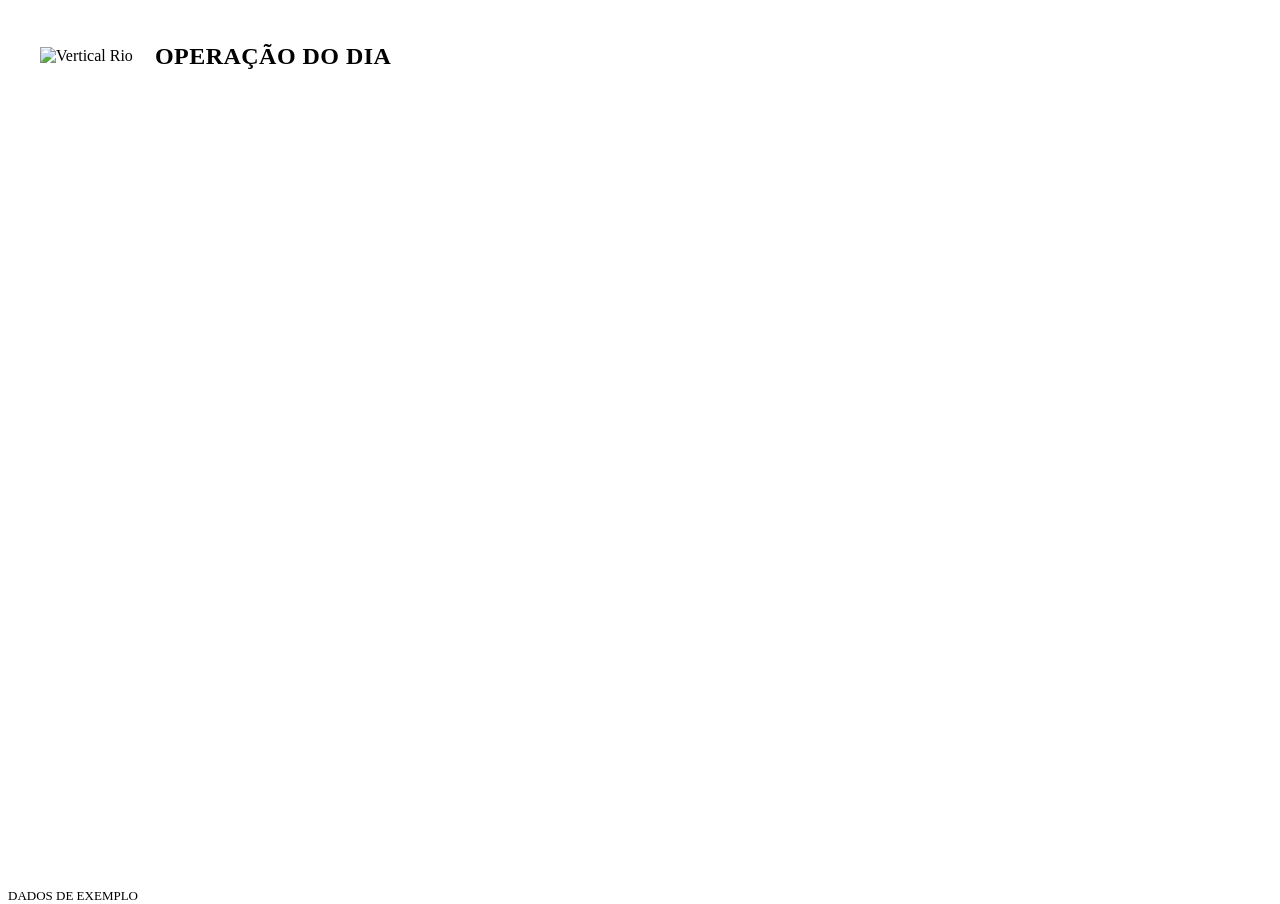
==== ipad_operacao.html @ adbb0ebe "Protótipo inicial do Hub Vertical Rio (dados de exemplo)" ====
<!doctype html><html lang="pt-BR"><head><meta charset="utf-8"><meta name="viewport" content="width=1180,user-scalable=no"><title>Vertical Rio Hub | Operação</title>
<link rel="stylesheet" href="assets/base.css">
<style>
html,body{width:1180px;height:820px}
header{height:96px;display:flex;align-items:center;justify-content:space-between;padding:0 28px;border-bottom:3px solid var(--tinta)}
.placa-logo{padding:0}.placa-logo img{height:44px}
h1{font-size:30px;letter-spacing:3px}.rel{font-size:40px;font-weight:800;font-variant-numeric:tabular-nums}
#lista{height:724px;overflow-y:auto;padding:8px 28px 60px}
.l{display:grid;grid-template-columns:90px 120px 60px 1fr 86px 330px 150px;align-items:center;gap:16px;height:84px;border-bottom:2px solid var(--linha);font-size:30px;font-weight:700}
.bl{width:60px;height:44px;border-radius:8px;box-shadow:inset 0 0 0 2px rgba(0,0,0,.25)}
.rt{font-size:22px;font-weight:500;color:#555}.pax{font-size:24px;color:#555}
.bt{height:68px;border-radius:14px;border:3px solid var(--tinta);font-size:22px;font-weight:800;letter-spacing:1px;color:var(--tinta);cursor:pointer}
.an{height:68px;border-radius:14px;border:3px solid var(--tinta);background:var(--tinta);color:#fff;font-size:20px;font-weight:800;letter-spacing:1px;cursor:pointer}.nota{font-size:18px;color:var(--ok);font-weight:700;grid-column:4/8;margin-top:-10px}
.l.comnota{height:110px}
#dlg{position:fixed;inset:0;background:rgba(35,31,32,.6);display:none;align-items:center;justify-content:center;z-index:50}
#dlg.on{display:flex}
.cx{background:#fff;border-radius:22px;padding:44px;width:760px;text-align:center}
.cx p{font-size:36px;font-weight:800;line-height:1.3;margin-bottom:36px}
.cx .bts{display:flex;gap:24px}.cx button{flex:1;height:96px;border-radius:16px;font-size:32px;font-weight:800;border:3px solid var(--tinta);background:#fff;cursor:pointer}
.cx .sim{background:var(--tinta);color:#fff}
.toast{position:fixed;left:50%;bottom:30px;transform:translateX(-50%);background:var(--ok);color:#fff;font-size:24px;font-weight:800;padding:18px 30px;border-radius:14px;display:none}
.amostra{bottom:8px;font-size:13px}

header{height:96px;border-bottom:none;padding:0 32px}
h1{font-size:24px;font-weight:600;letter-spacing:.02em}.rel{font-size:36px;font-weight:300}
#lista{padding:0 32px 60px}
.l{border-bottom:1px solid #f0f0f3;font-weight:600;font-size:26px}
.bl{border-radius:12px;box-shadow:none}
.bt{border:none;border-radius:16px;font-size:19px;font-weight:600;letter-spacing:.02em;transition:transform .15s,background .3s}
.bt:active,.an:active{transform:scale(.97)}
.an{border:none;border-radius:16px;font-size:17px;font-weight:600;letter-spacing:.06em;background:var(--tinta)}
#dlg{background:rgba(20,20,22,.35);backdrop-filter:blur(6px)}
.cx{border-radius:28px;box-shadow:0 30px 80px rgba(0,0,0,.25);animation:entra .25s ease}
.cx p{font-size:30px;font-weight:600}
.cx button{border:none;background:var(--card);border-radius:16px;font-size:26px;font-weight:600}
.cx .sim{background:var(--tinta)}
.toast{border-radius:999px;font-size:20px;font-weight:600;background:rgba(35,31,32,.92);box-shadow:0 12px 40px rgba(0,0,0,.2)}
.nota{color:#2e7d4f;font-weight:500}

</style></head><body>
<header><div style="display:flex;align-items:center;gap:22px"><div class="placa-logo"><img src="assets/logo_vertical_rio.svg" alt="Vertical Rio"></div><h1>OPERAÇÃO DO DIA</h1></div><div class="rel" id="rel"></div></header>
<div id="lista"></div>
<div id="dlg"><div class="cx"><p id="pq"></p><div class="bts"><button id="nao">Cancelar</button><button class="sim" id="sim">Confirmar</button></div></div></div>
<div class="toast" id="toast"></div>
<div class="amostra">DADOS DE EXEMPLO</div>
<script src="assets/dados.js"></script>
<script>
const ORDEM=STATUS;
const BG={'CHECK-IN ABERTO':'#f0f0f3','BRIEFING DE SEGURANÇA':'#e3eefc','EQUIPANDO':'#fdebdc','EMBARQUE':'#fdf3c4'};
const agora=hm('09:20');
const ov=()=>JSON.parse(localStorage.getItem('vrhub_status')||'{}');
const notas=JSON.parse(localStorage.getItem('vrhub_notas')||'{}');
const st=v=>{const s=ov()[v.voo]||statusDe(v,agora);return s==='DECOLOU'?'EMBARQUE':s};
document.getElementById('rel').textContent=fmtHM(agora);
let pend=null;
function render(){document.getElementById('lista').innerHTML=VOOS.map(v=>{const s=st(v);return `<div class="l ${notas[v.voo]?'comnota':''}"><span>${v.hora}</span><span>${v.voo.replace('VR','VR ')}</span><span class="bl" style="background:${PULSEIRAS[v.pulseira]}"></span><span>${v.pulseira}<br><span class="rt">${ROTEIROS[v.rot].nome}</span></span><span class="pax">${v.pax} pax</span><button class="bt" style="background:${BG[s]}" onclick="pedir('${v.voo}')">${s}</button><button class="an" onclick="anunciar('${v.voo}')">ANUNCIAR</button>${notas[v.voo]?`<span class="nota">${notas[v.voo]}</span>`:''}</div>`}).join('')}
function pedir(voo){const v=VOOS.find(x=>x.voo===voo);const i=ORDEM.indexOf(st(v));const prox=ORDEM[(i+1)%ORDEM.length];pend={voo,prox};
 pend.tipo='status';document.getElementById('pq').textContent=`Confirmar mudança do voo ${voo.replace('VR','VR ')} para ${prox}?`;document.getElementById('dlg').classList.add('on')}
document.getElementById('nao').onclick=()=>{pend=null;document.getElementById('dlg').classList.remove('on')};
document.getElementById('sim').onclick=()=>{
 if(pend.tipo==='status'){const o=ov();o[pend.voo]=pend.prox;localStorage.setItem('vrhub_status',JSON.stringify(o))} // so atualiza as TVs, sem anuncio
 else{const v=VOOS.find(x=>x.voo===pend.voo);notas[pend.voo]=`Anúncio enviado à Central de Avisos (simulação): ${st(v)}`;localStorage.setItem('vrhub_notas',JSON.stringify(notas));
  const t=document.getElementById('toast');t.textContent=`${pend.voo}: anúncio enviado à Central de Avisos (simulação)`;t.style.display='block';setTimeout(()=>t.style.display='none',4000)}
 document.getElementById('dlg').classList.remove('on');pend=null;render()};
function anunciar(voo){const v=VOOS.find(x=>x.voo===voo);pend={voo,tipo:'anuncio'};
 document.getElementById('pq').textContent=`Anunciar o voo ${voo.replace('VR','VR ')} (pulseira ${v.pulseira}, ${st(v)}) na Central de Avisos?`;document.getElementById('dlg').classList.add('on')}
window.addEventListener('storage',render);render();
if(param('demo')){localStorage.clear();for(const k in notas)delete notas[k];render();setTimeout(()=>{const d=param('demo');if(d==='dialogo')pedir('VR104');if(d==='anunciar'||d==='anunciado')anunciar('VR102');if(d==='anunciado')document.getElementById('sim').click()},50)}
</script></body></html>
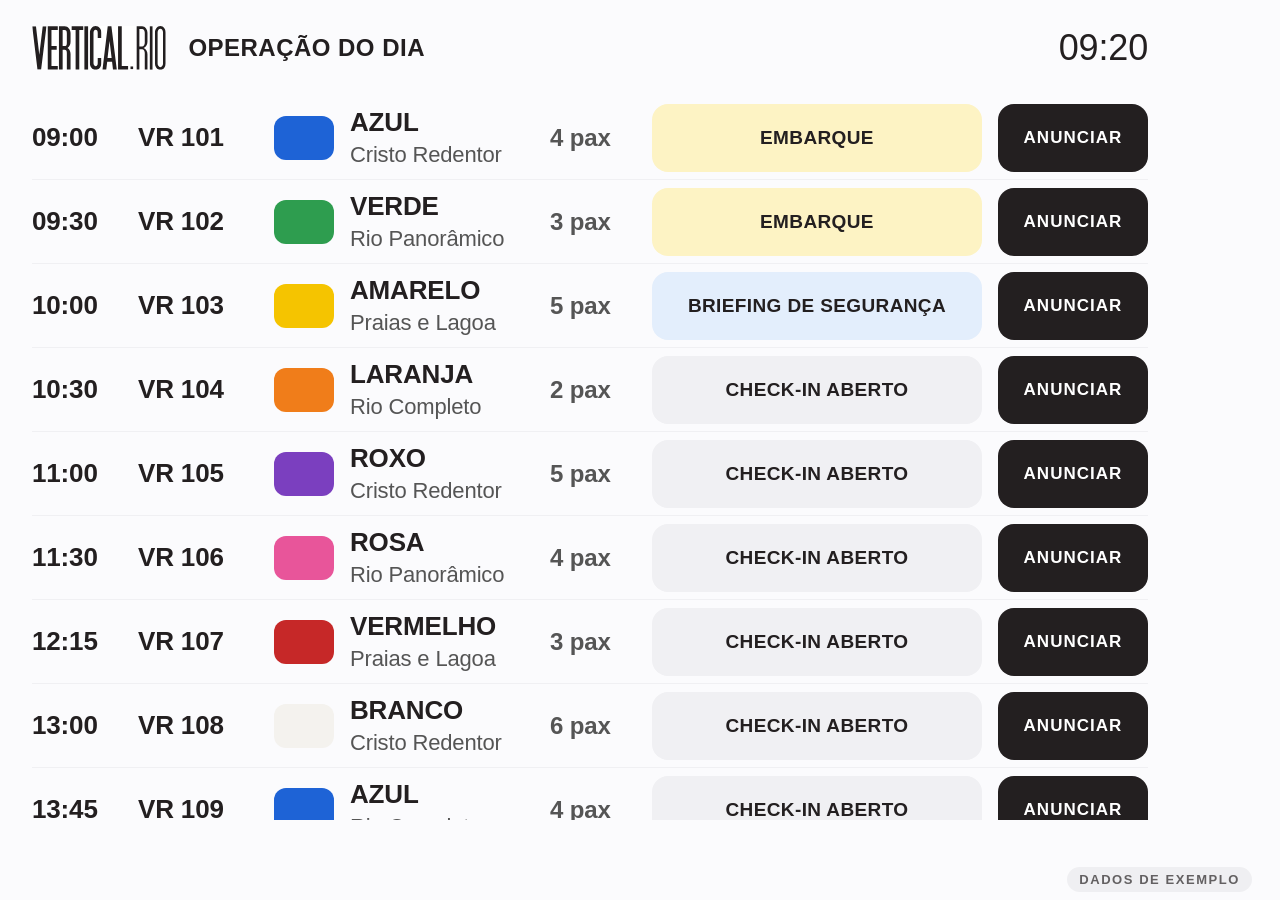
==== commit 82e86de7: "Próximo Voo e réplica da Central de Avisos" ====
--- a/ipad_operacao.html
+++ b/ipad_operacao.html
@@ -60,7 +60,7 @@
 document.getElementById('sim').onclick=()=>{
  if(pend.tipo==='status'){const o=ov();o[pend.voo]=pend.prox;localStorage.setItem('vrhub_status',JSON.stringify(o))} // so atualiza as TVs, sem anuncio
  else{const v=VOOS.find(x=>x.voo===pend.voo);notas[pend.voo]=`Anúncio enviado à Central de Avisos (simulação): ${st(v)}`;localStorage.setItem('vrhub_notas',JSON.stringify(notas));
-  const t=document.getElementById('toast');t.textContent=`${pend.voo}: anúncio enviado à Central de Avisos (simulação)`;t.style.display='block';setTimeout(()=>t.style.display='none',4000)}
+  const t=document.getElementById('toast');t.textContent=`${pend.voo}: anúncio enviado à Central de Avisos (simulação)`;t.style.display='block';setTimeout(()=>t.style.display='none',4000);if(!param('demo'))location.href=`central_avisos.html?voo=${encodeURIComponent(v.voo)}&pulseira=${encodeURIComponent(v.pulseira)}&status=${encodeURIComponent(st(v))}`}
  document.getElementById('dlg').classList.remove('on');pend=null;render()};
 function anunciar(voo){const v=VOOS.find(x=>x.voo===voo);pend={voo,tipo:'anuncio'};
  document.getElementById('pq').textContent=`Anunciar o voo ${voo.replace('VR','VR ')} (pulseira ${v.pulseira}, ${st(v)}) na Central de Avisos?`;document.getElementById('dlg').classList.add('on')}
--- a/assets/base.css
+++ b/assets/base.css
@@ -0,0 +1,10 @@
+/* Vertical Rio Hub: base visual (estilo limpo) */
+:root{--tinta:#231F20;--fundo:#fbfbfd;--suave:#86868b;--linha:#e8e8ed;--card:#f5f5f7;--ok:#34a853;--atencao:#f5c400;--erro:#d93025;--board:#0e0e10;--flap:#1c1c1e;--flapTxt:#f5f5f7}
+*{box-sizing:border-box;margin:0;padding:0}
+html,body{width:1920px;height:1080px;overflow:hidden}
+body{font-family:-apple-system,BlinkMacSystemFont,"SF Pro Display","SF Pro Text",Inter,"Segoe UI",Roboto,"Helvetica Neue",Arial,sans-serif;color:var(--tinta);background:var(--fundo);-webkit-font-smoothing:antialiased;letter-spacing:-.01em}
+.amostra{position:fixed;right:28px;bottom:20px;font-size:13px;letter-spacing:.12em;font-weight:600;padding:5px 12px;border-radius:999px;background:rgba(134,134,139,.14);color:inherit;opacity:.7;z-index:99}
+.placa-logo{background:#fff;padding:12px 18px;border-radius:10px;display:inline-flex;align-items:center}
+.placa-logo img{height:48px;display:block}
+@keyframes entra{from{opacity:0;transform:translateY(8px)}to{opacity:1;transform:none}}
+button{font-family:inherit}
